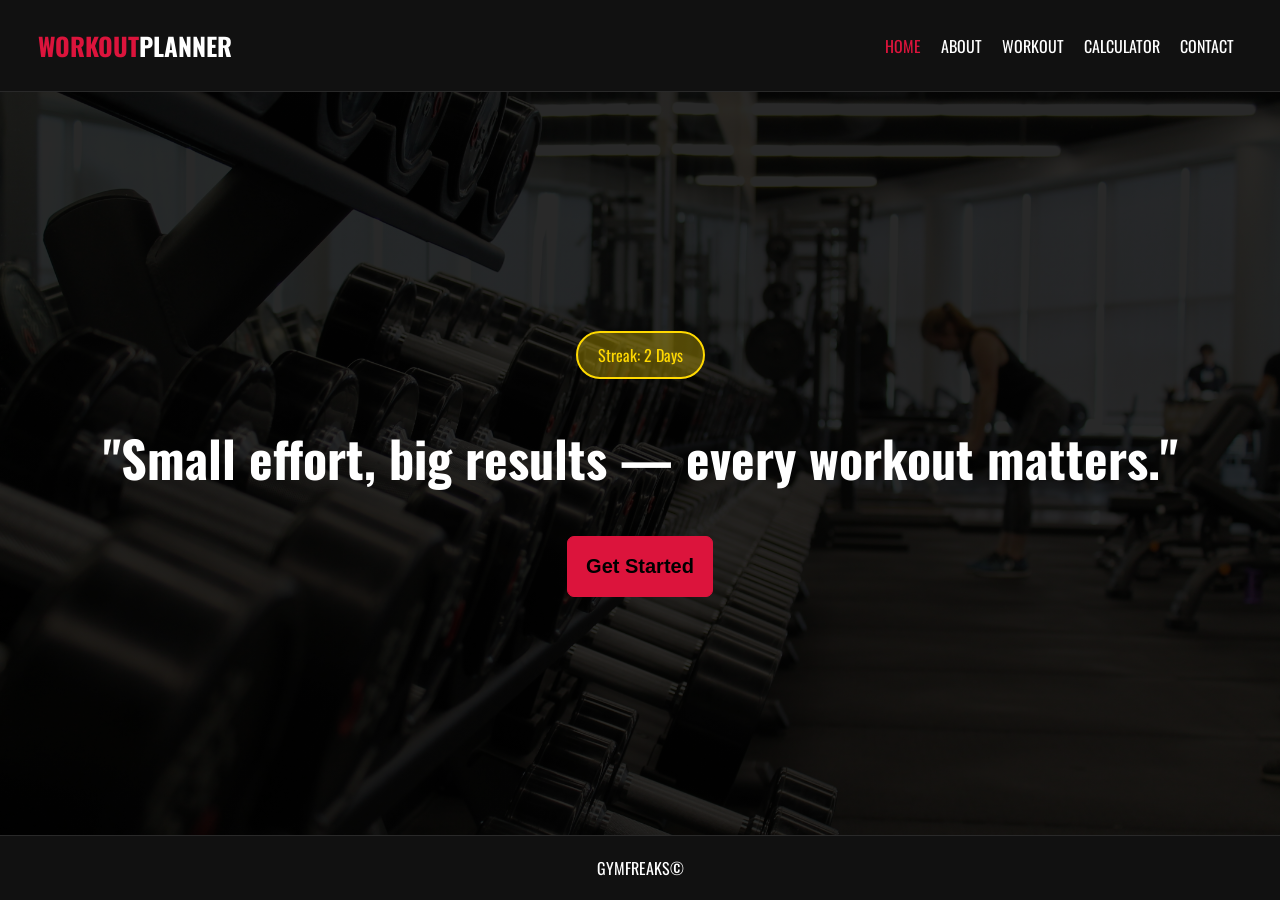
==== index.html @ d6e2b1d7 "Update index.html" ====
<!DOCTYPE html>
<html>
<head>
    <title>WORKOUTPLANNER</title>
    <link href="styling/index.css" rel="stylesheet">
    <link href="styling/universal.css" rel="stylesheet">
    <link href="https://fonts.googleapis.com/css2?family=Oswald:wght@200..700&display=swap" rel="stylesheet">
</head>
<body>
    <section id="navbar">
        <h1><a href="index.html">WORKOUT<span>PLANNER</span></a></h1>
        <nav>
            <a href="index.html" id="active">HOME</a>
            <a href="webpages/about.html">ABOUT</a>
            <a href="workout.html">WORKOUT</a>
            <a href="calculator.html">CALCULATOR</a>
            <a href="contact.html">CONTACT</a>
        </nav>
    </section>

    <section id="home-content">
        <div id="streak">Streak: 2 Days</div>
        <h1>"Small effort, big results — every workout matters."</h1>
        <a href="workout.html"><button id="get-started">Get Started</button></a>
    </section>

    <footer>
        <p>GYMFREAKS©</p>
    </footer>
</body>
</html>
---- styling/index.css ----
body{
    overflow:hidden;
}

#home-content{
    flex: 1;
    display: flex;
    flex-direction: column;
    justify-content: center;
    align-items: center;
    text-align: center;
    background: 
        linear-gradient(rgba(0,0,0,0.84), rgba(0,0,0,0.84)),
        url("../imgs/homepage-bg.jpg") center/cover no-repeat;
}

#home-content h1{
    font-size: 50px;
}

#streak{
    border: 2px solid rgb(255, 217, 0);
    background-color: rgb(255, 217, 0,0.3);
    padding: 10px 20px;
    border-radius: 50px;
    color: rgb(255, 217, 0);
}

#get-started{
    padding: 18px;
    border: 1px solid crimson;
    border-radius: 7px;
    background-color: crimson;
    font-size: 20px;
    font-weight: bold;
    transition: all 300ms;
}

#get-started:hover{
    cursor:pointer;
    transform: translateY(-5px) scale(1.05);
    box-shadow: 0 10px 20px rgba(220, 20, 60, 0.4);
    background-color: #ff1e4d;
}

footer{
    box-sizing: border-box;
    text-align: center;
    background-color: #111111;
    border-top: 1px solid rgb(255, 255, 255,0.1);
    margin-bottom: 0;
    padding: 4px;
}
---- styling/universal.css ----
body{
    display: flex;
    flex-direction: column;
    height: 100vh;
    font-family: "Oswald", sans-serif;
    color: white;
    margin: 0;
    padding: 0;
    background: radial-gradient(circle at center, #312166 0%, #05104a 100%);
    
}

#navbar{
    display: flex;
    flex-direction: row;
    justify-content: space-between;
    align-items: center;
    padding: 0.5% 3%;
    background-color: #111111;
    max-width: 100vw;
    width: 100%;
    box-sizing: border-box;
    border-bottom: 1px solid rgb(255, 255, 255,0.1);
}

#navbar h1{
    font-size: 25px;
}

#navbar span{
    color: white;
}

#navbar h1 a{
    text-decoration: none;
    color:crimson;
}

#navbar nav a{
    padding: 8px;
    text-decoration: none;
    color: white;   
    transition-duration: 500ms;
}

#navbar nav a:hover, #navbar nav a#active{
    color:crimson;
}
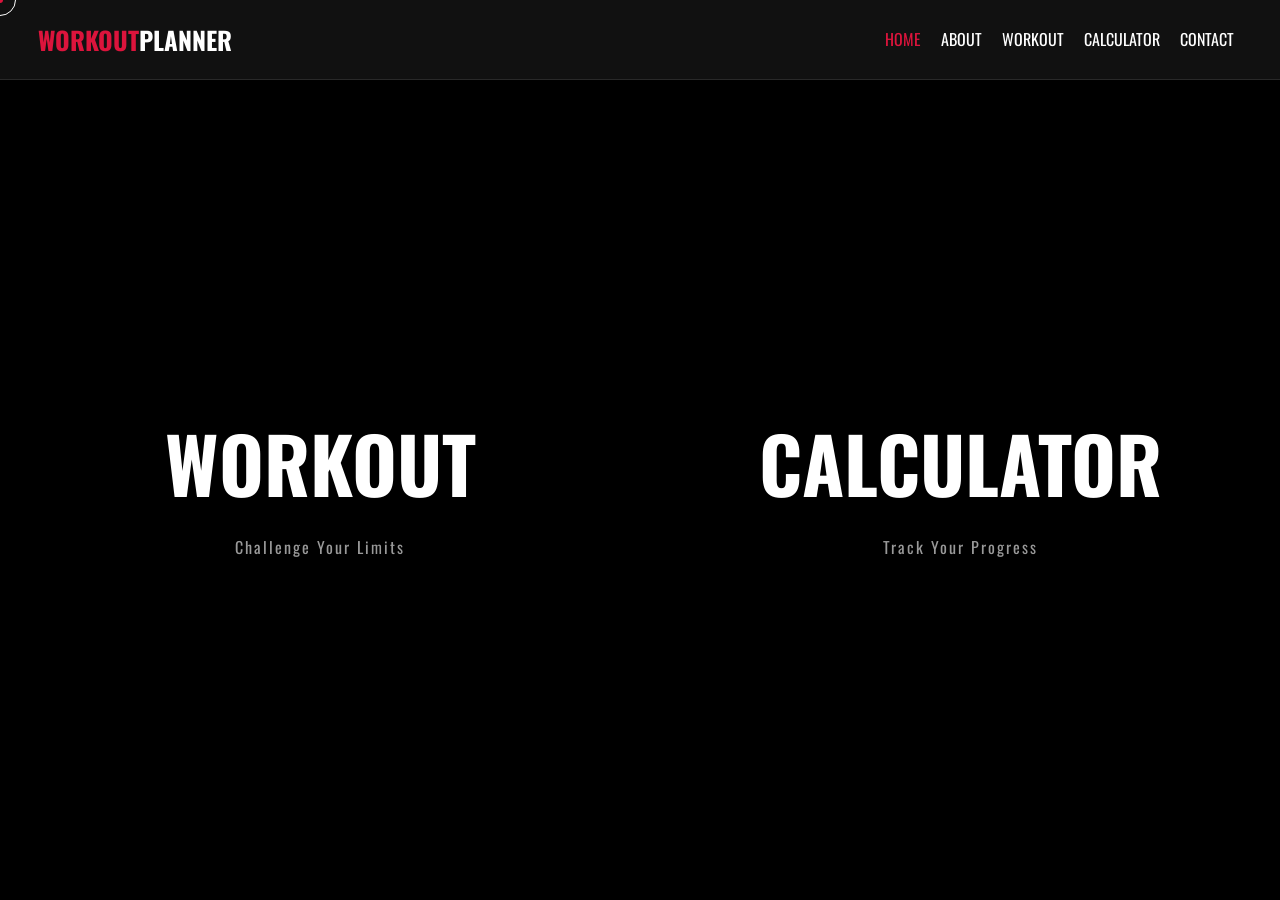
==== commit 11a4c509: "Changes made to the homepage" ====
--- a/index.html
+++ b/index.html
@@ -4,9 +4,14 @@
     <title>WORKOUTPLANNER</title>
     <link href="styling/index.css" rel="stylesheet">
     <link href="styling/universal.css" rel="stylesheet">
+    <link href="styling/cursor.css" rel="stylesheet">
     <link href="https://fonts.googleapis.com/css2?family=Oswald:wght@200..700&display=swap" rel="stylesheet">
+    <script src="js/cursor.js"></script>
+    <script src="js/index.js"></script>
 </head>
 <body>
+    <div class="cursor-dot" id="cursor-dot"></div>
+    <div class="cursor-ring" id="cursor-ring"></div>
     <section id="navbar">
         <h1><a href="index.html">WORKOUT<span>PLANNER</span></a></h1>
         <nav>
@@ -18,14 +23,26 @@
         </nav>
     </section>
 
-    <section id="home-content">
-        <div id="streak">Streak: 2 Days</div>
-        <h1>"Small effort, big results — every workout matters."</h1>
-        <a href="workout.html"><button id="get-started">Get Started</button></a>
+    <section id="home-content" class="split-container">
+        <a href="workout.html" class="split left">
+            <video muted loop class="bg-video">
+                <source src="videos/workout-home-bg.mp4" type="video/mp4">
+            </video>
+            <div class="content">
+                <h1>WORKOUT</h1>
+                <p>Challenge Your Limits</p>
+            </div>
+        </a>
+
+        <a href="calculator.html" class="split right">
+            <video muted loop class="bg-video">
+                <source src="videos/calculator-home-bg.mp4" type="video/mp4">
+            </video>
+            <div class="content">
+                <h1>CALCULATOR</h1>
+                <p>Track Your Progress</p>
+            </div>
+        </a>
     </section>
-
-    <footer>
-        <p>GYMFREAKS©</p>
-    </footer>
 </body>
 </html>
--- a/styling/index.css
+++ b/styling/index.css
@@ -1,4 +1,4 @@
-body{
+/* body{
     overflow:hidden;
 }
 
@@ -42,12 +42,87 @@
     box-shadow: 0 10px 20px rgba(220, 20, 60, 0.4);
     background-color: #ff1e4d;
 }
+ */
 
-footer{
-    box-sizing: border-box;
+ /* --- UPDATED CSS --- */
+
+.split-container {
+    display: flex;
+    height: 100vh;
+    width: 100%;
+    position: relative;
+    overflow: hidden;
+    background: black;
+    gap: 0; /* Ensures no gap between the two sides */
+}
+
+/* Make the whole side a link */
+.split {
+    flex: 1;
+    position: relative;
+    display: flex;
+    flex-direction: column; /* Allows H1 and P to stack */
+    align-items: center;
+    justify-content: center;
+    text-decoration: none; 
+    transition: all 0.7s cubic-bezier(0.4, 0, 0.2, 1);
+    z-index: 1;
+    margin: 0;
+}
+
+/* Expand the hovered side */
+.split:hover {
+    flex: 1.8; /* Increased expansion for a more dramatic effect */
+}
+
+/* Dim the side that is NOT hovered */
+.split-container:hover .split:not(:hover) {
+    filter: brightness(0.4) grayscale(0.5);
+}
+
+.content {
+    position: relative;
+    z-index: 2;
     text-align: center;
-    background-color: #111111;
-    border-top: 1px solid rgb(255, 255, 255,0.1);
-    margin-bottom: 0;
-    padding: 4px;
+    pointer-events: none; /* Keeps the click-through to the .split link */
+}
+
+.content h1 {
+    font-family: "Oswald", sans-serif;
+    font-size: 6vw; /* Slightly larger for the borderless look */
+    color: white;
+    margin: 0;
+    text-transform: uppercase;
+    transition: transform 0.6s ease, color 0.6s ease;
+}
+
+.split:hover .content h1 {
+    transform: scale(1.1);
+    color: crimson; 
+}
+
+/* Sub-text styling */
+.content p {
+    color: white;
+    font-family: "Oswald", sans-serif;
+    letter-spacing: 2px;
+    opacity: 0.6;
+    transition: opacity 0.5s;
+}
+
+.split:hover .content p {
+    opacity: 1;
+}
+
+.bg-video {
+    position: absolute;
+    width: 100%;
+    height: 100%;
+    object-fit: cover;
+    opacity: 0.3; /* Darker default for better text contrast */
+    transition: opacity 0.7s ease;
+}
+
+.split:hover .bg-video {
+    opacity: 0.7; /* Brightens up when active */
 }
--- a/styling/universal.css
+++ b/styling/universal.css
@@ -7,6 +7,7 @@
     margin: 0;
     padding: 0;
     background: radial-gradient(circle at center, #312166 0%, #05104a 100%);
+    box-sizing: border-box;
     
 }
 
@@ -15,7 +16,7 @@
     flex-direction: row;
     justify-content: space-between;
     align-items: center;
-    padding: 0.5% 3%;
+    padding: 0.01% 3%;
     background-color: #111111;
     max-width: 100vw;
     width: 100%;
@@ -45,4 +46,96 @@
 
 #navbar nav a:hover, #navbar nav a#active{
     color:crimson;
+}
+
+:root {
+    --accent-red: #e61e43;
+    --glass-bg: rgba(255, 255, 255, 0.05);
+    --text-light: #ffffff;
+    --text-gray: #b0b0b0;
+}
+
+.about-section {
+    background-color: #000; 
+    color: var(--text-light);
+    padding: 80px 20px;
+    font-family: 'Segoe UI', Tahoma, Geneva, Verdana, sans-serif;
+}
+
+.container {
+    max-width: 1000px;
+    margin: 0 auto;
+    text-align: center;
+}
+
+.section-title {
+    font-size: 2.5rem;
+    margin-bottom: 50px;
+    text-transform: uppercase;
+    letter-spacing: 2px;
+}
+
+.about-grid {
+    display: flex;
+    gap: 30px;
+    margin-bottom: 60px;
+    flex-wrap: wrap;
+}
+
+.about-card {
+    flex: 1;
+    min-width: 300px;
+    background: var(--glass-bg);
+    padding: 40px;
+    border-radius: 15px;
+    border: 1px solid rgba(255, 255, 255, 0.1);
+    transition: transform 0.3s ease;
+}
+
+.about-card:hover {
+    transform: translateY(-10px);
+    border-color: var(--accent-red);
+}
+
+.about-card h3 {
+    color: var(--accent-red);
+    margin-bottom: 20px;
+    font-size: 1.5rem;
+}
+
+.about-card p {
+    line-height: 1.6;
+    color: var(--text-gray);
+}
+
+.creators-box {
+    padding: 30px;
+    background: rgba(230, 30, 67, 0.1); 
+    border-radius: 10px;
+}
+
+.creators-box h3 {
+    margin-bottom: 20px;
+    font-size: 1.2rem;
+    text-transform: uppercase;
+}
+
+.creator-names {
+    display: flex;
+    justify-content: center;
+    gap: 20px;
+    flex-wrap: wrap;
+    font-weight: bold;
+}
+
+.creator-names span {
+    background: var(--accent-red);
+    padding: 8px 20px;
+    border-radius: 50px;
+    font-size: 0.9rem;
+}
+
+@media (max-width: 768px) {
+    .section-title { font-size: 2rem; }
+    .about-grid { flex-direction: column; }
 }
--- a/styling/cursor.css
+++ b/styling/cursor.css
@@ -0,0 +1,49 @@
+/* This targets everything: buttons, links, inputs, etc. */
+*, *::before, *::after {
+    cursor: none !important;
+}
+
+/* 1. Hide the default system cursor */
+html, body {
+    cursor: none !important;
+    height: 100%;
+    width: 100%;
+}
+
+/* 2. The Inner Dot */
+.cursor-dot {
+    width: 6px;
+    height: 6px;
+    background-color: crimson;
+    position: fixed;
+    border-radius: 50%;
+    z-index: 9999;
+    pointer-events: none; /* Allows clicks to pass through to buttons */
+    transform: translate(-50%, -50%);
+}
+
+/* 3. The Outer Ring */
+.cursor-ring {
+    width: 30px;
+    height: 30px;
+    border: 1.5px solid white;
+    position: fixed;
+    border-radius: 50%;
+    z-index: 9998;
+    pointer-events: none;
+    transform: translate(-50%, -50%);
+    /* Smooth transition for the hover expansion */
+    transition: width 0.3s, height 0.3s, background-color 0.3s, border 0.3s;
+}
+
+/* 4. Hover State Styles */
+.cursor-ring.active {
+    width: 50px;
+    height: 50px;
+    background-color: rgba(220, 20, 60, 0.2); /* Light crimson shade */
+    border: 1.5px solid crimson;
+}
+
+.cursor-dot.hidden {
+    opacity: 0;
+}
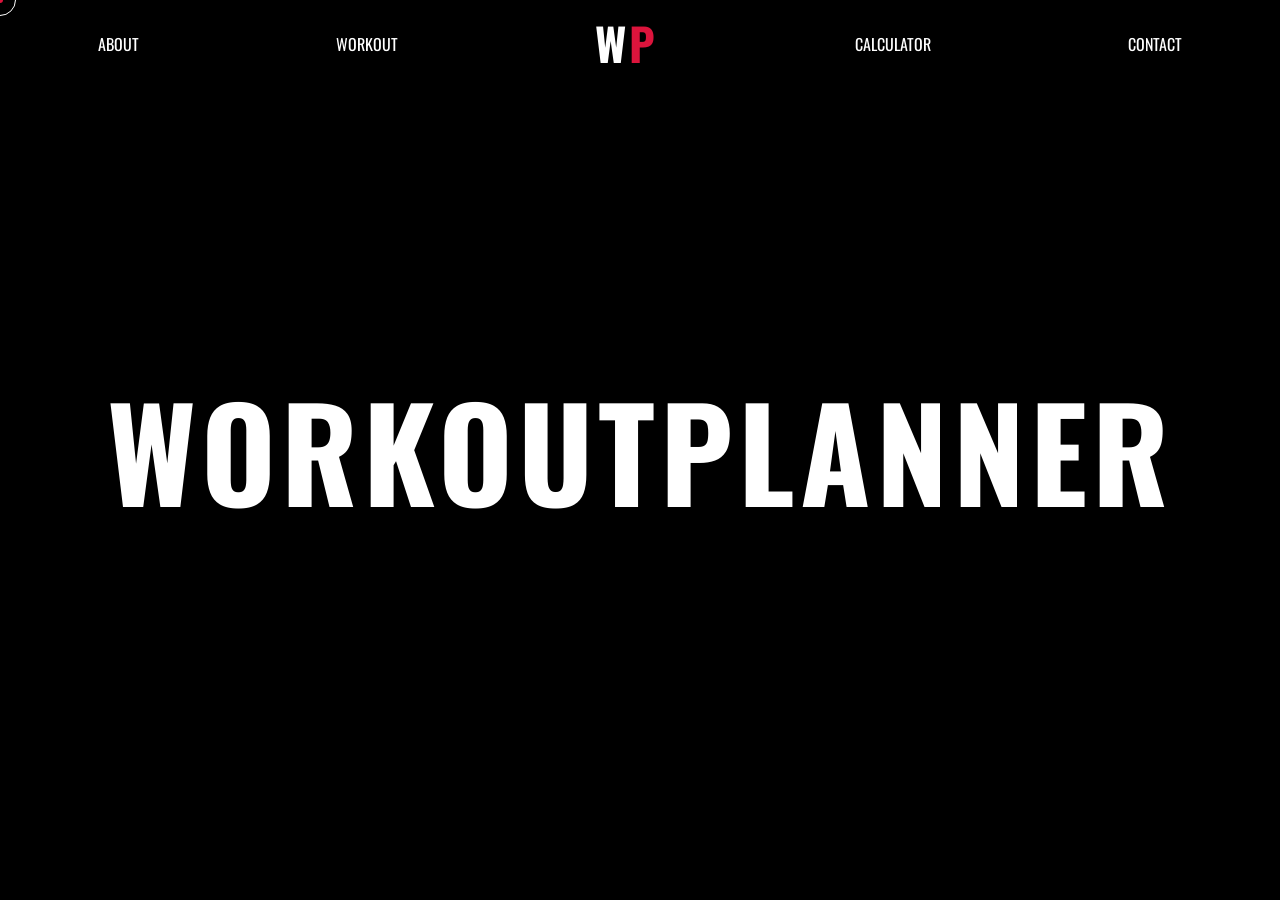
==== commit 00af657f: "Changes made to homepage and calculator added Co-authored-by: Soorya <soorya1723@users.noreply.githu" ====
--- a/index.html
+++ b/index.html
@@ -7,42 +7,26 @@
     <link href="styling/cursor.css" rel="stylesheet">
     <link href="https://fonts.googleapis.com/css2?family=Oswald:wght@200..700&display=swap" rel="stylesheet">
     <script src="js/cursor.js"></script>
-    <script src="js/index.js"></script>
 </head>
 <body>
     <div class="cursor-dot" id="cursor-dot"></div>
     <div class="cursor-ring" id="cursor-ring"></div>
     <section id="navbar">
-        <h1><a href="index.html">WORKOUT<span>PLANNER</span></a></h1>
-        <nav>
-            <a href="index.html" id="active">HOME</a>
-            <a href="webpages/about.html">ABOUT</a>
-            <a href="workout.html">WORKOUT</a>
-            <a href="calculator.html">CALCULATOR</a>
-            <a href="contact.html">CONTACT</a>
-        </nav>
+        <a href="webpages/about.html">ABOUT</a>
+        <a href="webpages/workout.html">WORKOUT</a>
+        <div id="logo"><a href="index.html">W<span>P</span></a></div>
+        <a href="webpages/calc.html">CALCULATOR</a>
+        <a href="webpages/contact.html">CONTACT</a>    
     </section>
 
-    <section id="home-content" class="split-container">
-        <a href="workout.html" class="split left">
-            <video muted loop class="bg-video">
-                <source src="videos/workout-home-bg.mp4" type="video/mp4">
-            </video>
-            <div class="content">
-                <h1>WORKOUT</h1>
-                <p>Challenge Your Limits</p>
-            </div>
-        </a>
-
-        <a href="calculator.html" class="split right">
-            <video muted loop class="bg-video">
-                <source src="videos/calculator-home-bg.mp4" type="video/mp4">
-            </video>
-            <div class="content">
-                <h1>CALCULATOR</h1>
-                <p>Track Your Progress</p>
-            </div>
-        </a>
-    </section>
+    <div id="home-content" class="split-container">
+        <video autoplay muted loop class="bg-video">
+            <source src="videos/workout-home-bg.mp4" type="video/mp4">
+        </video>
+            <h1 class="hero-text">
+                <span>WORKOUTPLANNER</span>
+                <span>WORKOUTPLANNER</span>
+            </h1>
+    </div>
 </body>
 </html>
--- a/styling/index.css
+++ b/styling/index.css
@@ -1,128 +1,75 @@
-/* body{
-    overflow:hidden;
+#home-content {
+    height: 100vh;
+    width: 100%;
+    display: flex;
+    flex-direction: column; /* Stack video and text if needed */
+    align-items: center;    /* Horizontal Center */
+    justify-content: center; /* Vertical Center */
+    position: relative;
+    text-align: center;
 }
 
-#home-content{
-    flex: 1;
-    display: flex;
-    flex-direction: column;
-    justify-content: center;
-    align-items: center;
-    text-align: center;
-    background: 
-        linear-gradient(rgba(0,0,0,0.84), rgba(0,0,0,0.84)),
-        url("../imgs/homepage-bg.jpg") center/cover no-repeat;
-}
-
-#home-content h1{
-    font-size: 50px;
-}
-
-#streak{
-    border: 2px solid rgb(255, 217, 0);
-    background-color: rgb(255, 217, 0,0.3);
-    padding: 10px 20px;
-    border-radius: 50px;
-    color: rgb(255, 217, 0);
-}
-
-#get-started{
-    padding: 18px;
-    border: 1px solid crimson;
-    border-radius: 7px;
-    background-color: crimson;
-    font-size: 20px;
-    font-weight: bold;
-    transition: all 300ms;
-}
-
-#get-started:hover{
-    cursor:pointer;
-    transform: translateY(-5px) scale(1.05);
-    box-shadow: 0 10px 20px rgba(220, 20, 60, 0.4);
-    background-color: #ff1e4d;
-}
- */
-
- /* --- UPDATED CSS --- */
-
-.split-container {
-    display: flex;
-    height: 100vh;
-    width: 100%;
-    position: relative;
-    overflow: hidden;
-    background: black;
-    gap: 0; /* Ensures no gap between the two sides */
-}
-
-/* Make the whole side a link */
-.split {
-    flex: 1;
-    position: relative;
-    display: flex;
-    flex-direction: column; /* Allows H1 and P to stack */
-    align-items: center;
-    justify-content: center;
-    text-decoration: none; 
-    transition: all 0.7s cubic-bezier(0.4, 0, 0.2, 1);
-    z-index: 1;
+#home-content h1 {
+    font-size: 10vw; /* Larger, responsive size */
+    z-index: 2;
     margin: 0;
-}
-
-/* Expand the hovered side */
-.split:hover {
-    flex: 1.8; /* Increased expansion for a more dramatic effect */
-}
-
-/* Dim the side that is NOT hovered */
-.split-container:hover .split:not(:hover) {
-    filter: brightness(0.4) grayscale(0.5);
-}
-
-.content {
-    position: relative;
-    z-index: 2;
-    text-align: center;
-    pointer-events: none; /* Keeps the click-through to the .split link */
-}
-
-.content h1 {
-    font-family: "Oswald", sans-serif;
-    font-size: 6vw; /* Slightly larger for the borderless look */
-    color: white;
-    margin: 0;
+    letter-spacing: 5px;
     text-transform: uppercase;
-    transition: transform 0.6s ease, color 0.6s ease;
-}
-
-.split:hover .content h1 {
-    transform: scale(1.1);
-    color: crimson; 
-}
-
-/* Sub-text styling */
-.content p {
-    color: white;
-    font-family: "Oswald", sans-serif;
-    letter-spacing: 2px;
-    opacity: 0.6;
-    transition: opacity 0.5s;
-}
-
-.split:hover .content p {
-    opacity: 1;
+    /* Optional: Adds a subtle lift from the background */
+    text-shadow: 0 10px 30px rgba(0, 0, 0, 0.5); 
 }
 
 .bg-video {
     position: absolute;
+    top: 0;
+    left: 0;
     width: 100%;
     height: 100%;
     object-fit: cover;
-    opacity: 0.3; /* Darker default for better text contrast */
-    transition: opacity 0.7s ease;
+    z-index: 1;
+    opacity: 0.5; /* Adjusted for better text readability */
 }
 
-.split:hover .bg-video {
-    opacity: 0.7; /* Brightens up when active */
+/* #home-big-text{
+    background: linear-gradient(to right, crimson 50%, white 50%);
+    background-size: 200% 100%;
+    background-position: right bottom;
+
+    -webkit-background-clip: text;
+    -webkit-text-fill-color: transparent;
+
+    transition: background-position 0.4s ease;
+}
+
+#home-big-text:hover{
+    background-position: left bottom;
+} */
+
+.hero-text {
+    position: relative;
+    display: inline-block;
+
+    overflow: hidden;
+
+    font-size: 120px;
+    font-weight: 700;
+    line-height: 1.2;
+
+    height: 1.2em;
+
+    margin: 0;
+}
+
+.hero-text span {
+    display: block;
+
+    transition: transform 0.45s cubic-bezier(0.76, 0, 0.24, 1);
+}
+
+.hero-text span:last-child {
+    color: crimson;
+}
+
+.hero-text:hover span {
+    transform: translateY(-100%);
 }
--- a/styling/universal.css
+++ b/styling/universal.css
@@ -1,4 +1,4 @@
-body{
+body {
     display: flex;
     flex-direction: column;
     height: 100vh;
@@ -6,136 +6,74 @@
     color: white;
     margin: 0;
     padding: 0;
-    background: radial-gradient(circle at center, #312166 0%, #05104a 100%);
+    background: #000; /* Pure black to blend with video edges */
     box-sizing: border-box;
-    
+    overflow: hidden;
 }
 
-#navbar{
+#navbar {
     display: flex;
-    flex-direction: row;
-    justify-content: space-between;
+    justify-content: space-around; /* Distributes links like your screenshot */
     align-items: center;
-    padding: 0.01% 3%;
-    background-color: #111111;
-    max-width: 100vw;
+    padding: 20px 0;
+    background-color: transparent; /* Background removed */
+    position: absolute; /* Floats over the video */
+    top: 0;
     width: 100%;
-    box-sizing: border-box;
-    border-bottom: 1px solid rgb(255, 255, 255,0.1);
+    z-index: 1000;
 }
 
-#navbar h1{
-    font-size: 25px;
+
+/* Styling the links to be colored (Blue/Purple as per image) */
+#navbar a:not(#logo a) {
+     position: relative;
+    text-decoration: none;
+    color: white;
+
+    background: linear-gradient(to right, crimson 50%, white 50%);
+    background-size: 200% 100%;
+    background-position: right bottom;
+
+    -webkit-background-clip: text;
+    -webkit-text-fill-color: transparent;
+
+    transition: background-position 0.4s ease;
 }
 
-#navbar span{
-    color: white;
+#navbar a:not(#logo a):hover {
+    color: crimson;
+    text-shadow: 0 0 10px rgba(220, 20, 60, 0.5);
+    background-position: left bottom;
 }
 
-#navbar h1 a{
-    text-decoration: none;
-    color:crimson;
+#navbar a#active {
+    color: crimson;
+    border-bottom: 1px solid crimson;
 }
 
-#navbar nav a{
-    padding: 8px;
+#logo a {
+    font-size: 45px;
+    margin: 0;
+    line-height: 1;
     text-decoration: none;
-    color: white;   
-    transition-duration: 500ms;
+    color: white;
+    letter-spacing: 3px;
+    font-weight: 800;
+    transition: all 0.4s ease;
+    display: inline-block;
+
+    transform-origin: top center;
+
+    transition:
+        transform 0.55s cubic-bezier(0.34, 1.56, 0.64, 1),
+        text-shadow 0.4s ease;
 }
 
-#navbar nav a:hover, #navbar nav a#active{
-    color:crimson;
+#logo a:hover {
+    transform: translateY(10px) scale(1.8);
 }
 
-:root {
-    --accent-red: #e61e43;
-    --glass-bg: rgba(255, 255, 255, 0.05);
-    --text-light: #ffffff;
-    --text-gray: #b0b0b0;
+#logo span {
+    color: crimson;
 }
 
-.about-section {
-    background-color: #000; 
-    color: var(--text-light);
-    padding: 80px 20px;
-    font-family: 'Segoe UI', Tahoma, Geneva, Verdana, sans-serif;
-}
-
-.container {
-    max-width: 1000px;
-    margin: 0 auto;
-    text-align: center;
-}
-
-.section-title {
-    font-size: 2.5rem;
-    margin-bottom: 50px;
-    text-transform: uppercase;
-    letter-spacing: 2px;
-}
-
-.about-grid {
-    display: flex;
-    gap: 30px;
-    margin-bottom: 60px;
-    flex-wrap: wrap;
-}
-
-.about-card {
-    flex: 1;
-    min-width: 300px;
-    background: var(--glass-bg);
-    padding: 40px;
-    border-radius: 15px;
-    border: 1px solid rgba(255, 255, 255, 0.1);
-    transition: transform 0.3s ease;
-}
-
-.about-card:hover {
-    transform: translateY(-10px);
-    border-color: var(--accent-red);
-}
-
-.about-card h3 {
-    color: var(--accent-red);
-    margin-bottom: 20px;
-    font-size: 1.5rem;
-}
-
-.about-card p {
-    line-height: 1.6;
-    color: var(--text-gray);
-}
-
-.creators-box {
-    padding: 30px;
-    background: rgba(230, 30, 67, 0.1); 
-    border-radius: 10px;
-}
-
-.creators-box h3 {
-    margin-bottom: 20px;
-    font-size: 1.2rem;
-    text-transform: uppercase;
-}
-
-.creator-names {
-    display: flex;
-    justify-content: center;
-    gap: 20px;
-    flex-wrap: wrap;
-    font-weight: bold;
-}
-
-.creator-names span {
-    background: var(--accent-red);
-    padding: 8px 20px;
-    border-radius: 50px;
-    font-size: 0.9rem;
-}
-
-@media (max-width: 768px) {
-    .section-title { font-size: 2rem; }
-    .about-grid { flex-direction: column; }
-}
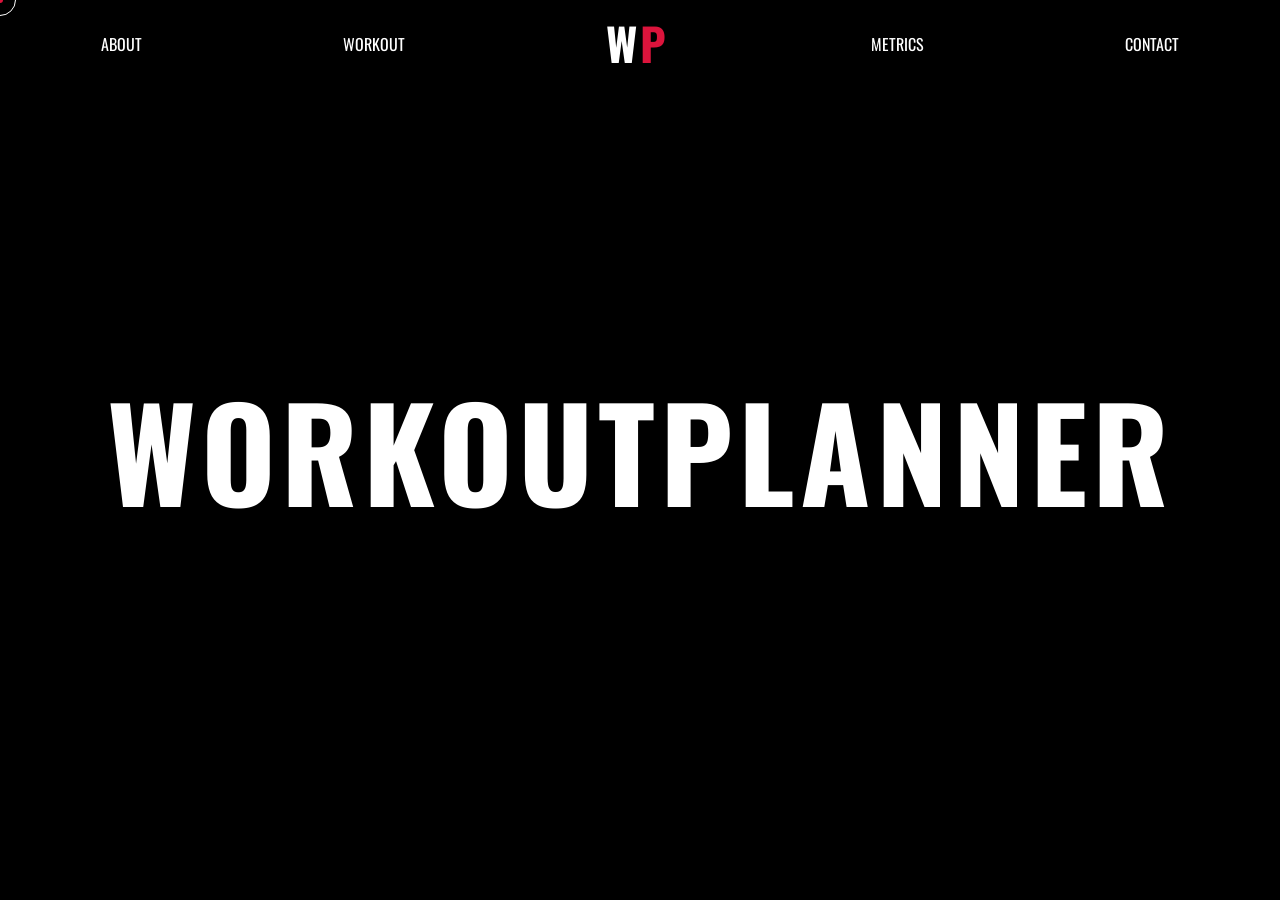
==== commit 3039ffff: "Small changes made" ====
--- a/index.html
+++ b/index.html
@@ -15,13 +15,13 @@
         <a href="webpages/about.html">ABOUT</a>
         <a href="webpages/workout.html">WORKOUT</a>
         <div id="logo"><a href="index.html">W<span>P</span></a></div>
-        <a href="webpages/calc.html">CALCULATOR</a>
+        <a href="webpages/metrics.html">METRICS</a>
         <a href="webpages/contact.html">CONTACT</a>    
     </section>
 
     <div id="home-content" class="split-container">
         <video autoplay muted loop class="bg-video">
-            <source src="videos/workout-home-bg.mp4" type="video/mp4">
+            <source src="videos/bg-video.mp4" type="video/mp4">
         </video>
             <h1 class="hero-text">
                 <span>WORKOUTPLANNER</span>
--- a/styling/index.css
+++ b/styling/index.css
@@ -1,4 +1,4 @@
-#home-content {
+﻿#home-content {
     height: 100vh;
     width: 100%;
     display: flex;
@@ -15,8 +15,6 @@
     margin: 0;
     letter-spacing: 5px;
     text-transform: uppercase;
-    /* Optional: Adds a subtle lift from the background */
-    text-shadow: 0 10px 30px rgba(0, 0, 0, 0.5); 
 }
 
 .bg-video {
@@ -27,23 +25,9 @@
     height: 100%;
     object-fit: cover;
     z-index: 1;
-    opacity: 0.5; /* Adjusted for better text readability */
+    opacity: 0.8; /* Adjusted for better text readability */
 }
 
-/* #home-big-text{
-    background: linear-gradient(to right, crimson 50%, white 50%);
-    background-size: 200% 100%;
-    background-position: right bottom;
-
-    -webkit-background-clip: text;
-    -webkit-text-fill-color: transparent;
-
-    transition: background-position 0.4s ease;
-}
-
-#home-big-text:hover{
-    background-position: left bottom;
-} */
 
 .hero-text {
     position: relative;
--- a/styling/universal.css
+++ b/styling/universal.css
@@ -1,14 +1,16 @@
+*{
+    font-family: "Oswald", sans-serif;
+}
+
 body {
     display: flex;
     flex-direction: column;
     height: 100vh;
-    font-family: "Oswald", sans-serif;
     color: white;
     margin: 0;
     padding: 0;
     background: #000; /* Pure black to blend with video edges */
     box-sizing: border-box;
-    overflow: hidden;
 }
 
 #navbar {
@@ -71,9 +73,41 @@
 
 #logo a:hover {
     transform: translateY(10px) scale(1.8);
+    
 }
 
 #logo span {
     color: crimson;
 }
 
+/* Page Transition Animation */
+body {
+    animation: slideIn 0.6s cubic-bezier(0.76, 0, 0.24, 1) forwards;
+}
+
+@keyframes slideIn {
+    from { transform: translateX(100%); opacity: 0; }
+    to { transform: translateX(0); opacity: 1; }
+}
+
+.fade-out {
+    animation: slideOut 0.5s cubic-bezier(0.76, 0, 0.24, 1) forwards;
+}
+
+@keyframes slideOut {
+    from { transform: translateX(0); opacity: 1; }
+    to { transform: translateX(-100%); opacity: 0; }
+}
+
+/* Scroll Animation Classes */
+.hidden-scroll {
+    opacity: 0;
+    transform: translateY(50px);
+    transition: all 0.8s ease-out;
+}
+
+.show-scroll {
+    opacity: 1;
+    transform: translateY(0);
+}
+
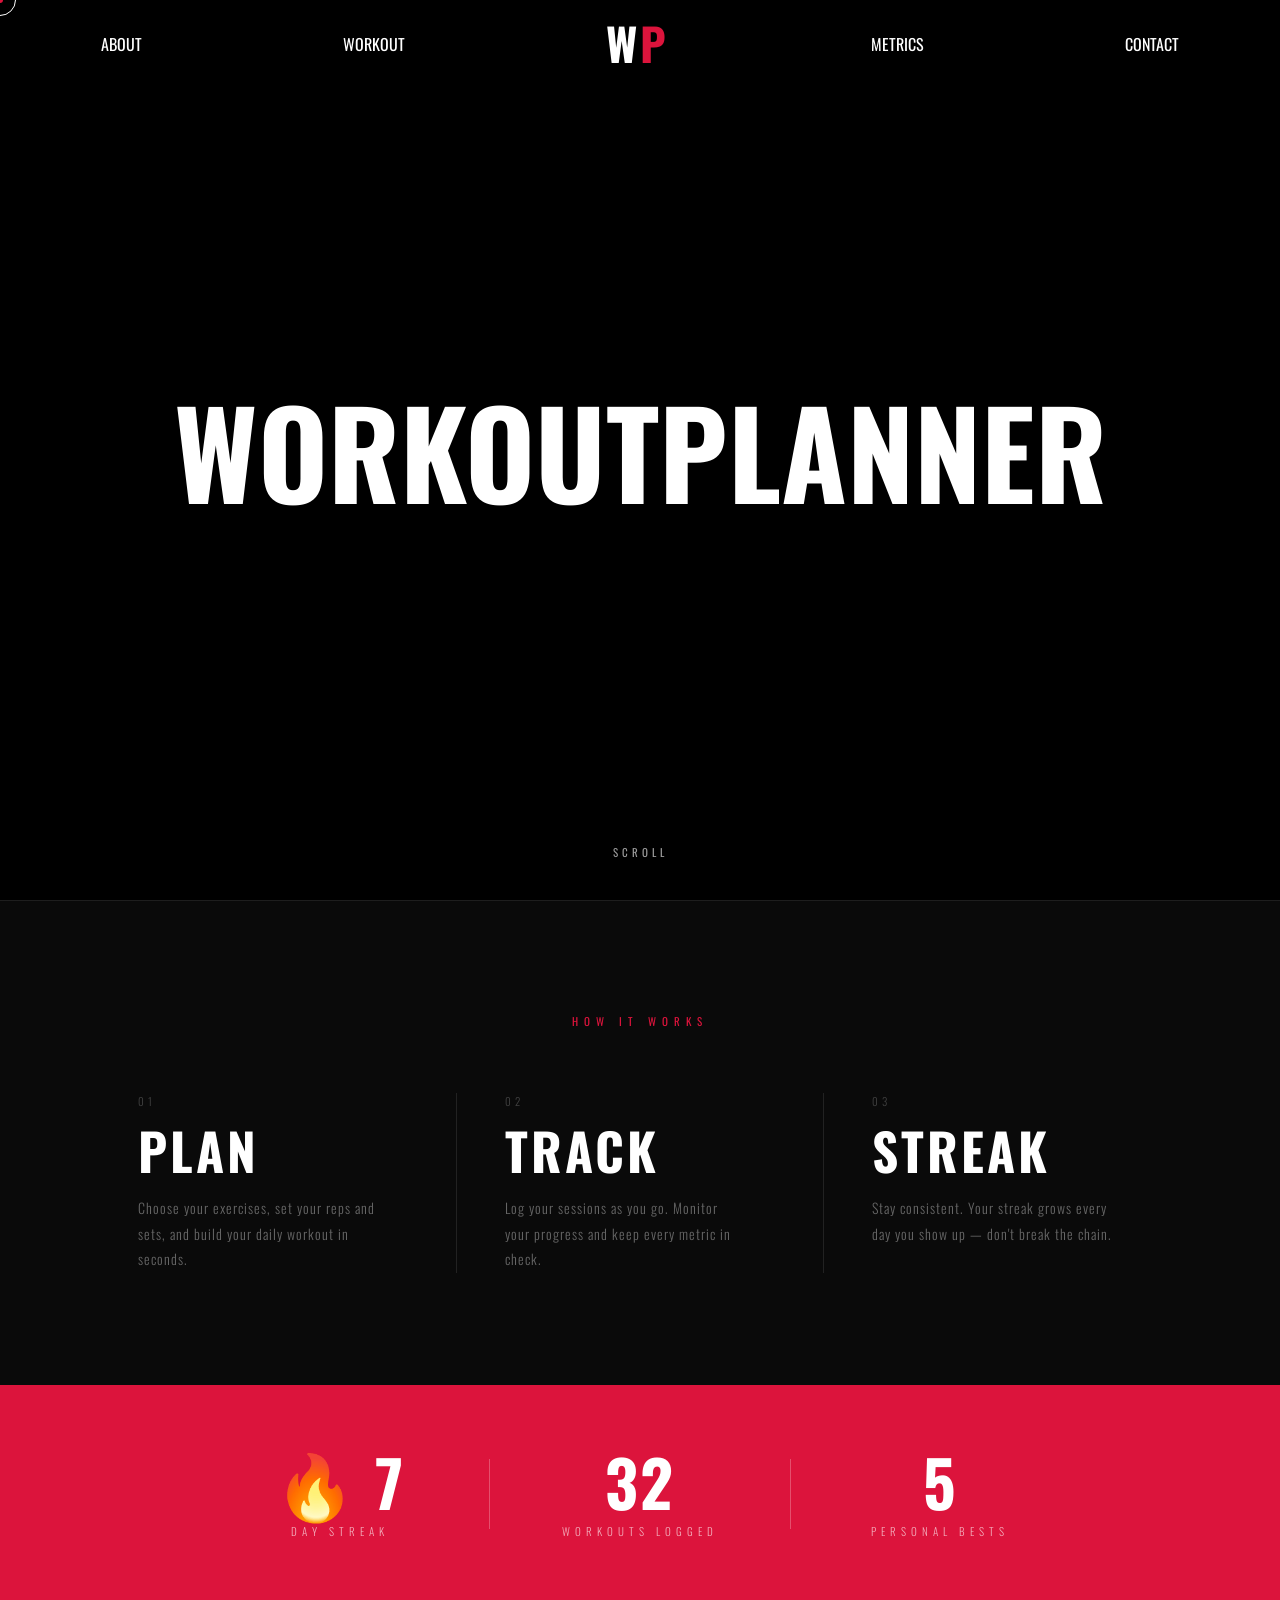
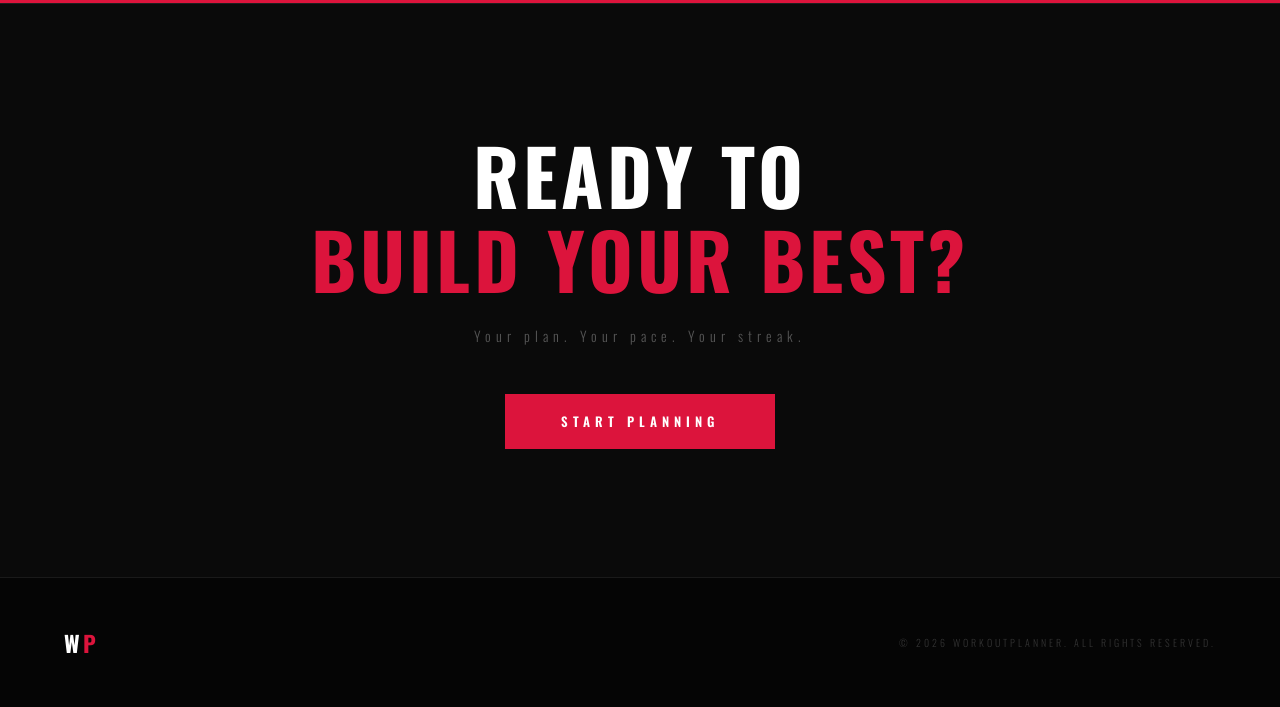
==== commit b4786f35: "Changes made to homepage and contact" ====
--- a/index.html
+++ b/index.html
@@ -6,11 +6,13 @@
     <link href="styling/universal.css" rel="stylesheet">
     <link href="styling/cursor.css" rel="stylesheet">
     <link href="https://fonts.googleapis.com/css2?family=Oswald:wght@200..700&display=swap" rel="stylesheet">
-    <script src="js/cursor.js"></script>
+    <script src="js/cursor.js" defer></script>
 </head>
 <body>
     <div class="cursor-dot" id="cursor-dot"></div>
     <div class="cursor-ring" id="cursor-ring"></div>
+
+    <div class="page-wrapper">
     <section id="navbar">
         <a href="webpages/about.html">ABOUT</a>
         <a href="webpages/workout.html">WORKOUT</a>
@@ -19,14 +21,112 @@
         <a href="webpages/contact.html">CONTACT</a>    
     </section>
 
+    <!-- HERO -->
     <div id="home-content" class="split-container">
         <video autoplay muted loop class="bg-video">
             <source src="videos/bg-video.mp4" type="video/mp4">
         </video>
-            <h1 class="hero-text">
-                <span>WORKOUTPLANNER</span>
-                <span>WORKOUTPLANNER</span>
-            </h1>
+        <h1 class="hero-text">
+            <span>WORKOUTPLANNER</span>
+            <span>WORKOUTPLANNER</span>
+        </h1>
+        <div class="scroll-hint">
+            <span>SCROLL</span>
+        </div>
     </div>
+
+    <!-- HOW IT WORKS -->
+    <section id="how-it-works">
+        <p class="section-label">HOW IT WORKS</p>
+        <div class="steps-grid">
+            <div class="step" data-num="01">
+                <div class="step-number">01</div>
+                <h2 class="step-title">PLAN</h2>
+                <p class="step-desc">Choose your exercises, set your reps and sets, and build your daily workout in seconds.</p>
+            </div>
+            <div class="step-divider"></div>
+            <div class="step" data-num="02">
+                <div class="step-number">02</div>
+                <h2 class="step-title">TRACK</h2>
+                <p class="step-desc">Log your sessions as you go. Monitor your progress and keep every metric in check.</p>
+            </div>
+            <div class="step-divider"></div>
+            <div class="step" data-num="03">
+                <div class="step-number">03</div>
+                <h2 class="step-title">STREAK</h2>
+                <p class="step-desc">Stay consistent. Your streak grows every day you show up — don't break the chain.</p>
+            </div>
+        </div>
+    </section>
+
+    <!-- STREAK BANNER -->
+    <section id="streak-banner">
+        <div class="banner-inner">
+            <div class="banner-stat">
+                <span class="stat-value">🔥 <span id="streak-count">0</span></span>
+                <span class="stat-label">DAY STREAK</span>
+            </div>
+            <div class="banner-divider"></div>
+            <div class="banner-stat">
+                <span class="stat-value"><span id="workout-count">0</span></span>
+                <span class="stat-label">WORKOUTS LOGGED</span>
+            </div>
+            <div class="banner-divider"></div>
+            <div class="banner-stat">
+                <span class="stat-value"><span id="personal-bests">0</span></span>
+                <span class="stat-label">PERSONAL BESTS</span>
+            </div>
+        </div>
+    </section>
+
+    <!-- CTA -->
+    <section id="cta-section">
+        <div class="cta-inner">
+            <h2 class="cta-heading">READY TO<br><span>BUILD YOUR BEST?</span></h2>
+            <p class="cta-sub">Your plan. Your pace. Your streak.</p>
+            <a href="webpages/workout.html" class="cta-btn">START PLANNING</a>
+        </div>
+    </section>
+
+    <!-- FOOTER -->
+    <footer id="site-footer">
+        <div class="footer-logo">W<span>P</span></div>
+        <p class="footer-copy">© 2026 WORKOUTPLANNER. ALL RIGHTS RESERVED.</p>
+    </footer>
+
+    <script>
+        // Animate stats on scroll into view
+        function animateCount(el, target, duration) {
+            let start = 0;
+            const step = Math.ceil(target / (duration / 16));
+            const timer = setInterval(() => {
+                start += step;
+                if (start >= target) { el.textContent = target; clearInterval(timer); }
+                else el.textContent = start;
+            }, 16);
+        }
+
+        const banner = document.getElementById('streak-banner');
+        let animated = false;
+        const observer = new IntersectionObserver(entries => {
+            if (entries[0].isIntersecting && !animated) {
+                animated = true;
+                animateCount(document.getElementById('streak-count'), 7, 800);
+                animateCount(document.getElementById('workout-count'), 42, 1000);
+                animateCount(document.getElementById('personal-bests'), 5, 700);
+            }
+        }, { threshold: 0.4 });
+        observer.observe(banner);
+
+        // Scroll-reveal for steps
+        const steps = document.querySelectorAll('.step');
+        const revealObserver = new IntersectionObserver(entries => {
+            entries.forEach(e => {
+                if (e.isIntersecting) e.target.classList.add('visible');
+            });
+        }, { threshold: 0.2 });
+        steps.forEach(s => revealObserver.observe(s));
+    </script>
+    </div> <!-- /.page-wrapper -->
 </body>
-</html>
+</html>
--- a/styling/index.css
+++ b/styling/index.css
@@ -1,59 +1,168 @@
-﻿#home-content {
+﻿/* ─── HERO ─────────────────────────────────────────── */
+#home-content {
     height: 100vh;
     width: 100%;
     display: flex;
-    flex-direction: column; /* Stack video and text if needed */
-    align-items: center;    /* Horizontal Center */
-    justify-content: center; /* Vertical Center */
+    flex-direction: column;
+    align-items: center;
+    justify-content: center;
     position: relative;
     text-align: center;
 }
 
-#home-content h1 {
-    font-size: 10vw; /* Larger, responsive size */
-    z-index: 2;
-    margin: 0;
-    letter-spacing: 5px;
-    text-transform: uppercase;
-}
-
 .bg-video {
     position: absolute;
-    top: 0;
-    left: 0;
-    width: 100%;
-    height: 100%;
+    top: 0; left: 0;
+    width: 100%; height: 100%;
     object-fit: cover;
     z-index: 1;
-    opacity: 0.8; /* Adjusted for better text readability */
+    opacity: 0.8;
 }
-
 
 .hero-text {
     position: relative;
     display: inline-block;
-
     overflow: hidden;
-
     font-size: 120px;
     font-weight: 700;
     line-height: 1.2;
-
     height: 1.2em;
-
     margin: 0;
+    z-index: 2;
 }
 
-.hero-text span {
-    display: block;
+.hero-text span { display: block; transition: transform 0.45s cubic-bezier(0.76, 0, 0.24, 1); }
+.hero-text span:last-child { color: crimson; }
+.hero-text:hover span { transform: translateY(-100%); }
 
-    transition: transform 0.45s cubic-bezier(0.76, 0, 0.24, 1);
+.scroll-hint {
+    position: absolute;
+    bottom: 2.5rem;
+    left: 50%;
+    transform: translateX(-50%);
+    z-index: 3;
+    font-size: 11px;
+    letter-spacing: 4px;
+    color: #fff;
+    opacity: 0.6;
 }
 
-.hero-text span:last-child {
-    color: crimson;
+/* ─── HOW IT WORKS ──────────────────────────────────── */
+#how-it-works {
+    background: #0a0a0a;
+    padding: 7rem 5vw;
+    border-top: 1px solid #1e1e1e;
 }
 
-.hero-text:hover span {
-    transform: translateY(-100%);
+.section-label {
+    font-size: 11px;
+    letter-spacing: 6px;
+    color: crimson;
+    margin: 0 0 4rem;
+    text-align: center;
+}
+
+.steps-grid {
+    display: flex;
+    align-items: flex-start;
+    justify-content: center;
+    max-width: 1100px;
+    margin: 0 auto;
+}
+
+.step {
+    flex: 1;
+    padding: 0 3rem;
+    opacity: 0;
+    transform: translateY(30px);
+    transition: opacity 0.6s ease, transform 0.6s ease;
+}
+
+.step.visible { opacity: 1; transform: translateY(0); }
+.step:nth-child(1) { transition-delay: 0s; }
+.step:nth-child(3) { transition-delay: 0.15s; }
+.step:nth-child(5) { transition-delay: 0.3s; }
+
+.step-divider {
+    width: 1px;
+    height: 180px;
+    background: #222;
+    align-self: center;
+    flex-shrink: 0;
+}
+
+.step-number { font-size: 11px; font-weight: 300; letter-spacing: 4px; color: #444; margin-bottom: 1rem; }
+.step-title  { font-size: clamp(2rem, 4vw, 3.5rem); font-weight: 700; letter-spacing: 3px; color: #fff; margin: 0 0 1.2rem; line-height: 1; }
+.step-desc   { font-size: 14px; font-weight: 300; letter-spacing: 1px; color: #666; line-height: 1.8; margin: 0; max-width: 240px; }
+
+/* ─── STREAK BANNER ─────────────────────────────────── */
+#streak-banner { background: crimson; padding: 4rem 5vw; }
+
+.banner-inner {
+    display: flex;
+    align-items: center;
+    justify-content: center;
+    max-width: 900px;
+    margin: 0 auto;
+}
+
+.banner-stat { flex: 1; display: flex; flex-direction: column; align-items: center; gap: 0.6rem; text-align: center; }
+.stat-value  { font-size: clamp(2.5rem, 5vw, 4rem); font-weight: 700; color: #fff; letter-spacing: 2px; line-height: 1; }
+.stat-label  { font-size: 11px; font-weight: 300; letter-spacing: 5px; color: rgba(255,255,255,0.65); }
+.banner-divider { width: 1px; height: 70px; background: rgba(255,255,255,0.25); flex-shrink: 0; }
+
+/* ─── CTA ───────────────────────────────────────────── */
+#cta-section {
+    background: #0a0a0a;
+    padding: 8rem 5vw;
+    border-top: 1px solid #1e1e1e;
+    text-align: center;
+}
+
+.cta-inner { max-width: 700px; margin: 0 auto; }
+
+.cta-heading { font-size: clamp(2.5rem, 6vw, 5rem); font-weight: 700; letter-spacing: 4px; color: #fff; line-height: 1.1; margin: 0 0 1.5rem; }
+.cta-heading span { color: crimson; }
+.cta-sub { font-size: 14px; font-weight: 300; letter-spacing: 5px; color: #555; margin: 0 0 3rem; }
+
+.cta-btn {
+    display: inline-block;
+    font-size: 13px;
+    font-weight: 600;
+    letter-spacing: 5px;
+    color: #fff;
+    background: crimson;
+    padding: 1.1rem 3.5rem;
+    text-decoration: none;
+    transition: background 0.3s, color 0.3s;
+}
+.cta-btn:hover { background: #fff; color: crimson; }
+
+/* ─── FOOTER ────────────────────────────────────────── */
+#site-footer {
+    background: #050505;
+    border-top: 1px solid #1a1a1a;
+    padding: 3rem 5vw;
+    display: flex;
+    align-items: center;
+    justify-content: space-between;
+    flex-wrap: wrap;
+    gap: 1rem;
+}
+
+.footer-logo { font-size: 1.4rem; font-weight: 700; letter-spacing: 3px; color: #fff; }
+.footer-logo span { color: crimson; }
+.footer-copy { font-size: 10px; font-weight: 300; letter-spacing: 3px; color: #333; margin: 0; }
+
+
+/* ─── RESPONSIVE ────────────────────────────────────── */
+@media (max-width: 768px) {
+    .hero-text { font-size: 12vw; }
+    .steps-grid { flex-direction: column; gap: 3rem; }
+    .step-divider { display: none; }
+    .step { padding: 0; text-align: center; }
+    .step-desc { max-width: 100%; }
+    .banner-inner { flex-direction: column; gap: 2.5rem; }
+    .banner-divider { width: 60px; height: 1px; }
+    #site-footer { flex-direction: column; text-align: center; align-items: center; }
 }
--- a/styling/universal.css
+++ b/styling/universal.css
@@ -3,42 +3,34 @@
 }
 
 body {
-    display: flex;
-    flex-direction: column;
-    height: 100vh;
     color: white;
     margin: 0;
     padding: 0;
-    background: #000; /* Pure black to blend with video edges */
+    background: #000;
     box-sizing: border-box;
 }
 
 #navbar {
     display: flex;
-    justify-content: space-around; /* Distributes links like your screenshot */
+    justify-content: space-around;
     align-items: center;
     padding: 20px 0;
-    background-color: transparent; /* Background removed */
-    position: absolute; /* Floats over the video */
+    background-color: transparent;
+    position: absolute;
     top: 0;
     width: 100%;
     z-index: 1000;
 }
 
-
-/* Styling the links to be colored (Blue/Purple as per image) */
 #navbar a:not(#logo a) {
-     position: relative;
+    position: relative;
     text-decoration: none;
     color: white;
-
     background: linear-gradient(to right, crimson 50%, white 50%);
     background-size: 200% 100%;
     background-position: right bottom;
-
     -webkit-background-clip: text;
     -webkit-text-fill-color: transparent;
-
     transition: background-position 0.4s ease;
 }
 
@@ -49,8 +41,10 @@
 }
 
 #navbar a#active {
-    color: crimson;
-    border-bottom: 1px solid crimson;
+    -webkit-text-fill-color: initial !important;
+    -webkit-background-clip: initial !important;
+    background: none !important;
+    color: crimson !important;
 }
 
 #logo a {
@@ -61,11 +55,8 @@
     color: white;
     letter-spacing: 3px;
     font-weight: 800;
-    transition: all 0.4s ease;
     display: inline-block;
-
     transform-origin: top center;
-
     transition:
         transform 0.55s cubic-bezier(0.34, 1.56, 0.64, 1),
         text-shadow 0.4s ease;
@@ -73,16 +64,24 @@
 
 #logo a:hover {
     transform: translateY(10px) scale(1.8);
-    
 }
 
 #logo span {
     color: crimson;
 }
 
-/* Page Transition Animation */
-body {
+/*
+    Page Transition Animation
+    IMPORTANT: Must stay on .page-wrapper, NOT body.
+    A transform on body traps position:fixed children (the cursor)
+    inside a new containing block, breaking fixed positioning.
+*/
+.page-wrapper {
     animation: slideIn 0.6s cubic-bezier(0.76, 0, 0.24, 1) forwards;
+}
+
+.fade-out {
+    animation: slideOut 0.5s cubic-bezier(0.76, 0, 0.24, 1) forwards;
 }
 
 @keyframes slideIn {
@@ -90,16 +89,11 @@
     to { transform: translateX(0); opacity: 1; }
 }
 
-.fade-out {
-    animation: slideOut 0.5s cubic-bezier(0.76, 0, 0.24, 1) forwards;
-}
-
 @keyframes slideOut {
     from { transform: translateX(0); opacity: 1; }
     to { transform: translateX(-100%); opacity: 0; }
 }
 
-/* Scroll Animation Classes */
 .hidden-scroll {
     opacity: 0;
     transform: translateY(50px);
@@ -109,5 +103,4 @@
 .show-scroll {
     opacity: 1;
     transform: translateY(0);
-}
-
+}
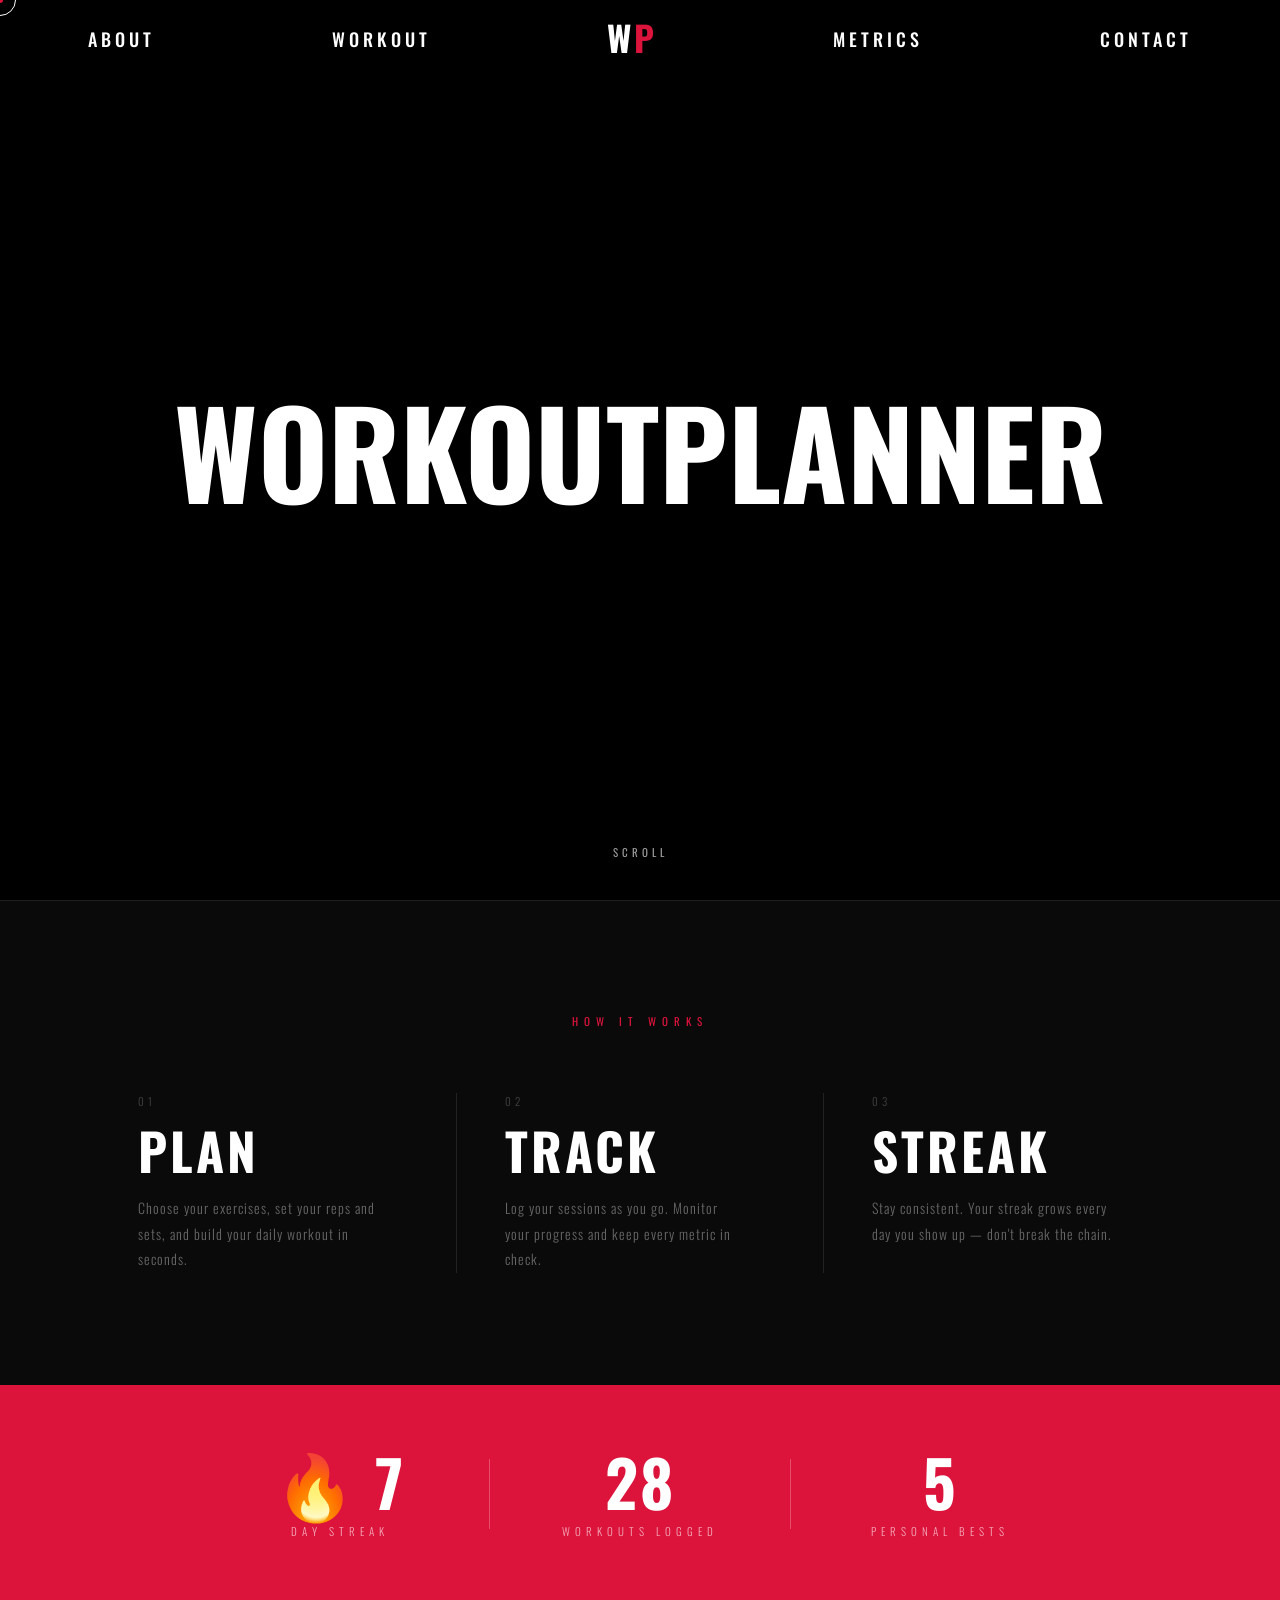
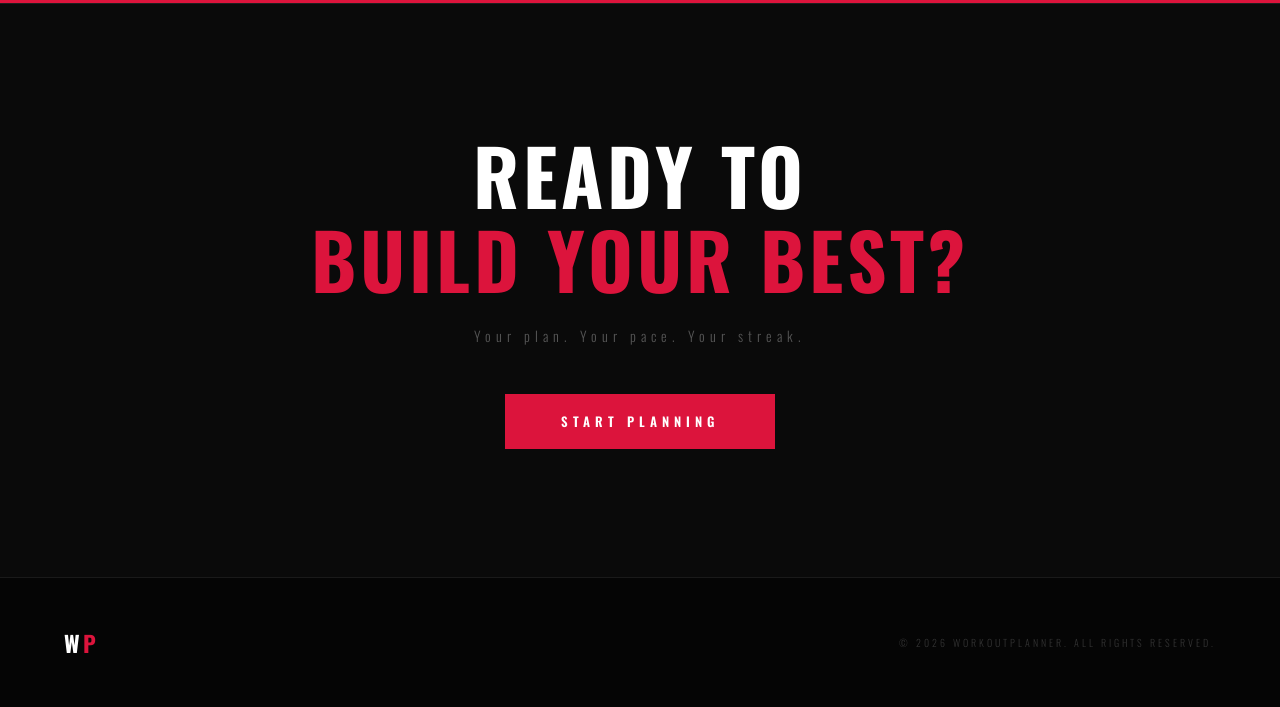
==== commit 018d7f7f: "Small Changes" ====
--- a/index.html
+++ b/index.html
@@ -128,5 +128,7 @@
         steps.forEach(s => revealObserver.observe(s));
     </script>
     </div> <!-- /.page-wrapper -->
+    
+    <script src="../js/universal.js"></script>
 </body>
 </html>
--- a/styling/index.css
+++ b/styling/index.css
@@ -1,5 +1,4 @@
-﻿/* ─── HERO ─────────────────────────────────────────── */
-#home-content {
+﻿#home-content {
     height: 100vh;
     width: 100%;
     display: flex;
@@ -47,7 +46,6 @@
     opacity: 0.6;
 }
 
-/* ─── HOW IT WORKS ──────────────────────────────────── */
 #how-it-works {
     background: #0a0a0a;
     padding: 7rem 5vw;
@@ -95,7 +93,6 @@
 .step-title  { font-size: clamp(2rem, 4vw, 3.5rem); font-weight: 700; letter-spacing: 3px; color: #fff; margin: 0 0 1.2rem; line-height: 1; }
 .step-desc   { font-size: 14px; font-weight: 300; letter-spacing: 1px; color: #666; line-height: 1.8; margin: 0; max-width: 240px; }
 
-/* ─── STREAK BANNER ─────────────────────────────────── */
 #streak-banner { background: crimson; padding: 4rem 5vw; }
 
 .banner-inner {
@@ -111,7 +108,6 @@
 .stat-label  { font-size: 11px; font-weight: 300; letter-spacing: 5px; color: rgba(255,255,255,0.65); }
 .banner-divider { width: 1px; height: 70px; background: rgba(255,255,255,0.25); flex-shrink: 0; }
 
-/* ─── CTA ───────────────────────────────────────────── */
 #cta-section {
     background: #0a0a0a;
     padding: 8rem 5vw;
--- a/styling/universal.css
+++ b/styling/universal.css
@@ -1,6 +1,4 @@
-*{
-    font-family: "Oswald", sans-serif;
-}
+* { font-family: "Oswald", sans-serif; }
 
 body {
     color: white;
@@ -10,6 +8,7 @@
     box-sizing: border-box;
 }
 
+/* ─── NAVBAR ────────────────────────────────────────── */
 #navbar {
     display: flex;
     justify-content: space-around;
@@ -23,7 +22,6 @@
 }
 
 #navbar a:not(#logo a) {
-    position: relative;
     text-decoration: none;
     color: white;
     background: linear-gradient(to right, crimson 50%, white 50%);
@@ -32,10 +30,12 @@
     -webkit-background-clip: text;
     -webkit-text-fill-color: transparent;
     transition: background-position 0.4s ease;
+    font-size: clamp(16px, 3vw, 18px);
+    letter-spacing: clamp(2px, 0.4vw, 4px);
+    font-weight: 500;
 }
 
 #navbar a:not(#logo a):hover {
-    color: crimson;
     text-shadow: 0 0 10px rgba(220, 20, 60, 0.5);
     background-position: left bottom;
 }
@@ -48,7 +48,7 @@
 }
 
 #logo a {
-    font-size: 45px;
+    font-size: clamp(24px, 4vw, 35px);
     margin: 0;
     line-height: 1;
     text-decoration: none;
@@ -57,50 +57,29 @@
     font-weight: 800;
     display: inline-block;
     transform-origin: top center;
-    transition:
-        transform 0.55s cubic-bezier(0.34, 1.56, 0.64, 1),
-        text-shadow 0.4s ease;
+    transition: transform 0.55s cubic-bezier(0.34, 1.56, 0.64, 1);
 }
 
-#logo a:hover {
-    transform: translateY(10px) scale(1.8);
-}
+#logo a:hover { transform: translateY(10px) scale(1.8); }
+#logo span { color: crimson; }
 
-#logo span {
-    color: crimson;
-}
-
+/* ─── PAGE TRANSITIONS ──────────────────────────────── */
 /*
-    Page Transition Animation
-    IMPORTANT: Must stay on .page-wrapper, NOT body.
-    A transform on body traps position:fixed children (the cursor)
-    inside a new containing block, breaking fixed positioning.
+    IMPORTANT: Animation on .page-wrapper, NOT body.
+    A transform on body breaks position:fixed (cursor).
 */
-.page-wrapper {
-    animation: slideIn 0.6s cubic-bezier(0.76, 0, 0.24, 1) forwards;
-}
-
-.fade-out {
-    animation: slideOut 0.5s cubic-bezier(0.76, 0, 0.24, 1) forwards;
-}
+.page-wrapper { animation: slideIn 0.6s cubic-bezier(0.76, 0, 0.24, 1) forwards; }
+.fade-out     { animation: slideOut 0.5s cubic-bezier(0.76, 0, 0.24, 1) forwards; }
 
 @keyframes slideIn {
     from { transform: translateX(100%); opacity: 0; }
-    to { transform: translateX(0); opacity: 1; }
+    to   { transform: translateX(0); opacity: 1; }
+}
+@keyframes slideOut {
+    from { transform: translateX(0); opacity: 1; }
+    to   { transform: translateX(-100%); opacity: 0; }
 }
 
-@keyframes slideOut {
-    from { transform: translateX(0); opacity: 1; }
-    to { transform: translateX(-100%); opacity: 0; }
-}
-
-.hidden-scroll {
-    opacity: 0;
-    transform: translateY(50px);
-    transition: all 0.8s ease-out;
-}
-
-.show-scroll {
-    opacity: 1;
-    transform: translateY(0);
-}+/* ─── SCROLL REVEAL ─────────────────────────────────── */
+.hidden-scroll { opacity: 0; transform: translateY(50px); transition: all 0.8s ease-out; }
+.show-scroll   { opacity: 1; transform: translateY(0); }
--- a/styling/cursor.css
+++ b/styling/cursor.css
@@ -1,16 +1,13 @@
-/* This targets everything: buttons, links, inputs, etc. */
 *, *::before, *::after {
     cursor: none !important;
 }
 
-/* 1. Hide the default system cursor */
 html, body {
     cursor: none !important;
     height: 100%;
     width: 100%;
 }
 
-/* 2. The Inner Dot */
 .cursor-dot {
     width: 6px;
     height: 6px;
@@ -18,11 +15,10 @@
     position: fixed;
     border-radius: 50%;
     z-index: 9999;
-    pointer-events: none; /* Allows clicks to pass through to buttons */
+    pointer-events: none;
     transform: translate(-50%, -50%);
 }
 
-/* 3. The Outer Ring */
 .cursor-ring {
     width: 30px;
     height: 30px;
@@ -32,15 +28,13 @@
     z-index: 9998;
     pointer-events: none;
     transform: translate(-50%, -50%);
-    /* Smooth transition for the hover expansion */
     transition: width 0.3s, height 0.3s, background-color 0.3s, border 0.3s;
 }
 
-/* 4. Hover State Styles */
 .cursor-ring.active {
     width: 50px;
     height: 50px;
-    background-color: rgba(220, 20, 60, 0.2); /* Light crimson shade */
+    background-color: rgba(220, 20, 60, 0.2);
     border: 1.5px solid crimson;
 }
 
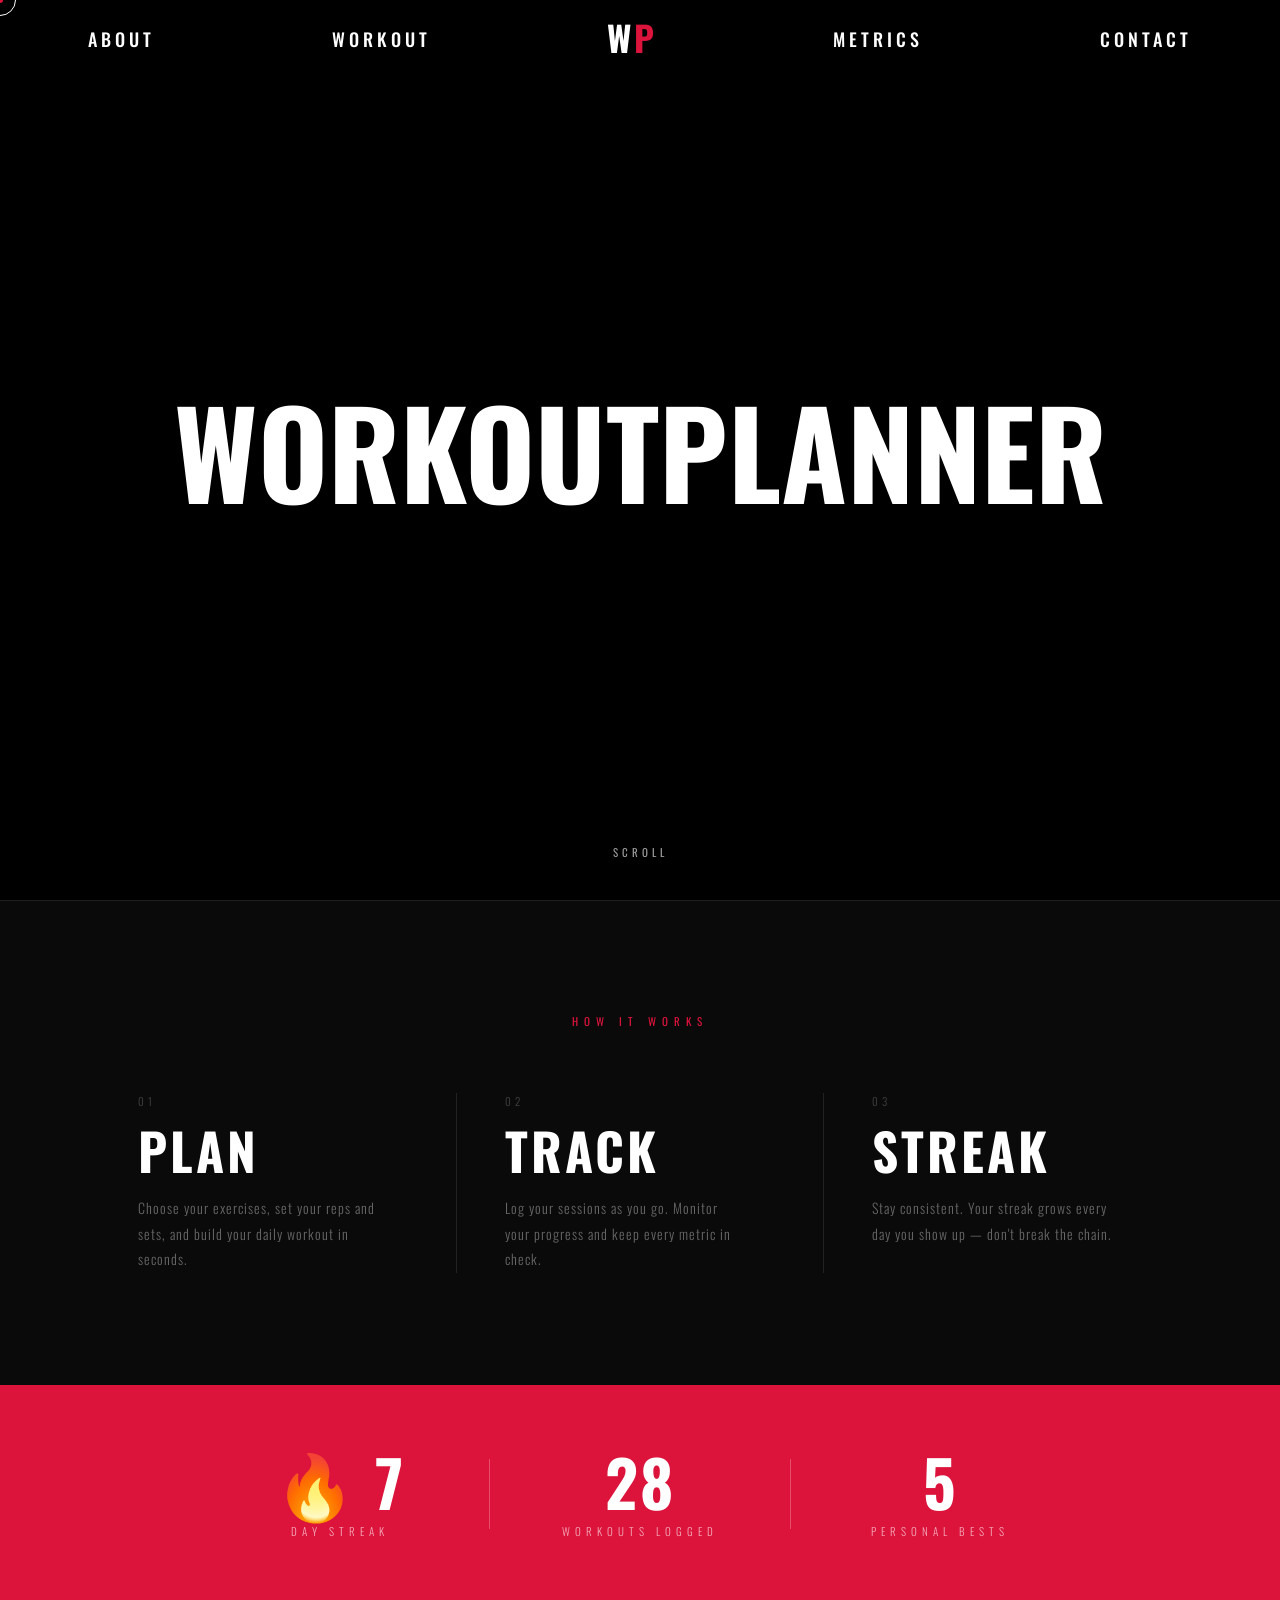
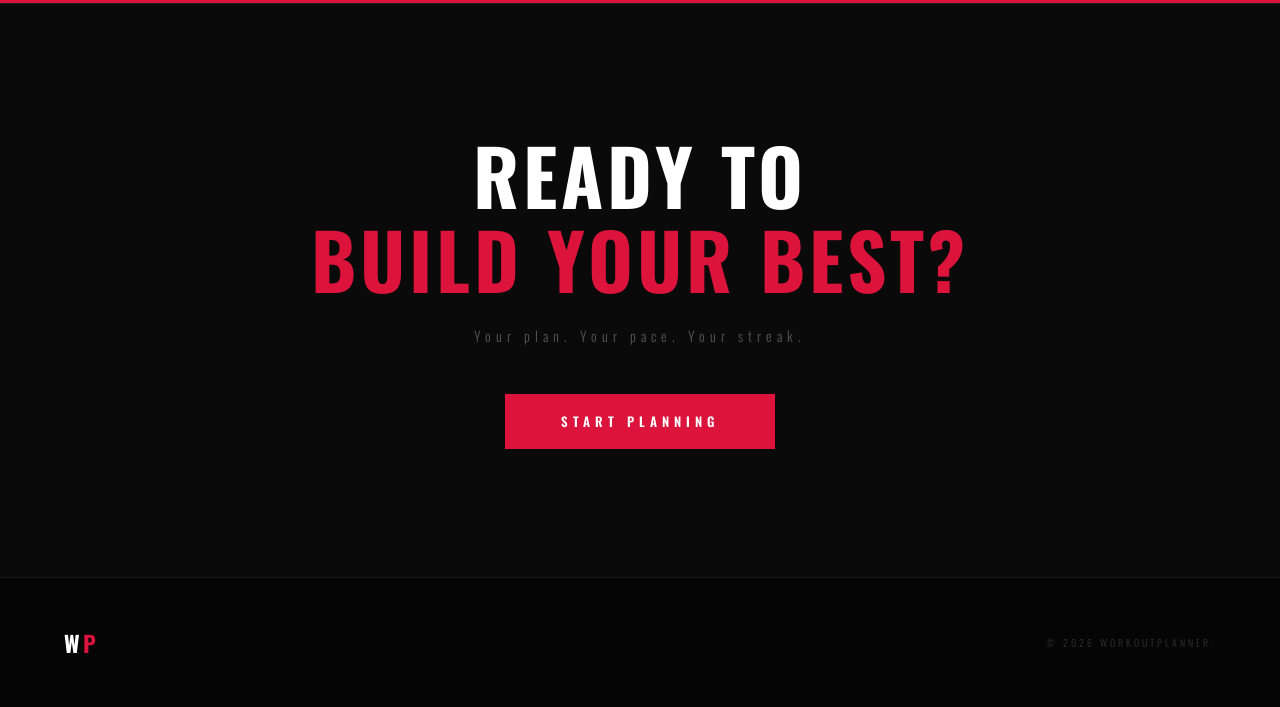
==== commit cac4321d: "Changes" ====
--- a/index.html
+++ b/index.html
@@ -2,11 +2,11 @@
 <html>
 <head>
     <title>WORKOUTPLANNER</title>
+    <meta name="viewport" content="width=device-width, initial-scale=1.0">
     <link href="styling/index.css" rel="stylesheet">
     <link href="styling/universal.css" rel="stylesheet">
     <link href="styling/cursor.css" rel="stylesheet">
     <link href="https://fonts.googleapis.com/css2?family=Oswald:wght@200..700&display=swap" rel="stylesheet">
-    <script src="js/cursor.js" defer></script>
 </head>
 <body>
     <div class="cursor-dot" id="cursor-dot"></div>
@@ -21,7 +21,6 @@
         <a href="webpages/contact.html">CONTACT</a>    
     </section>
 
-    <!-- HERO -->
     <div id="home-content" class="split-container">
         <video autoplay muted loop class="bg-video">
             <source src="videos/bg-video.mp4" type="video/mp4">
@@ -35,23 +34,22 @@
         </div>
     </div>
 
-    <!-- HOW IT WORKS -->
     <section id="how-it-works">
         <p class="section-label">HOW IT WORKS</p>
         <div class="steps-grid">
-            <div class="step" data-num="01">
+            <div class="step">
                 <div class="step-number">01</div>
                 <h2 class="step-title">PLAN</h2>
                 <p class="step-desc">Choose your exercises, set your reps and sets, and build your daily workout in seconds.</p>
             </div>
             <div class="step-divider"></div>
-            <div class="step" data-num="02">
+            <div class="step">
                 <div class="step-number">02</div>
                 <h2 class="step-title">TRACK</h2>
                 <p class="step-desc">Log your sessions as you go. Monitor your progress and keep every metric in check.</p>
             </div>
             <div class="step-divider"></div>
-            <div class="step" data-num="03">
+            <div class="step">
                 <div class="step-number">03</div>
                 <h2 class="step-title">STREAK</h2>
                 <p class="step-desc">Stay consistent. Your streak grows every day you show up — don't break the chain.</p>
@@ -59,7 +57,6 @@
         </div>
     </section>
 
-    <!-- STREAK BANNER -->
     <section id="streak-banner">
         <div class="banner-inner">
             <div class="banner-stat">
@@ -79,7 +76,6 @@
         </div>
     </section>
 
-    <!-- CTA -->
     <section id="cta-section">
         <div class="cta-inner">
             <h2 class="cta-heading">READY TO<br><span>BUILD YOUR BEST?</span></h2>
@@ -88,47 +84,13 @@
         </div>
     </section>
 
-    <!-- FOOTER -->
     <footer id="site-footer">
         <div class="footer-logo">W<span>P</span></div>
-        <p class="footer-copy">© 2026 WORKOUTPLANNER. ALL RIGHTS RESERVED.</p>
+        <p class="footer-copy">© 2026 WORKOUTPLANNER.</p>
     </footer>
-
-    <script>
-        // Animate stats on scroll into view
-        function animateCount(el, target, duration) {
-            let start = 0;
-            const step = Math.ceil(target / (duration / 16));
-            const timer = setInterval(() => {
-                start += step;
-                if (start >= target) { el.textContent = target; clearInterval(timer); }
-                else el.textContent = start;
-            }, 16);
-        }
-
-        const banner = document.getElementById('streak-banner');
-        let animated = false;
-        const observer = new IntersectionObserver(entries => {
-            if (entries[0].isIntersecting && !animated) {
-                animated = true;
-                animateCount(document.getElementById('streak-count'), 7, 800);
-                animateCount(document.getElementById('workout-count'), 42, 1000);
-                animateCount(document.getElementById('personal-bests'), 5, 700);
-            }
-        }, { threshold: 0.4 });
-        observer.observe(banner);
-
-        // Scroll-reveal for steps
-        const steps = document.querySelectorAll('.step');
-        const revealObserver = new IntersectionObserver(entries => {
-            entries.forEach(e => {
-                if (e.isIntersecting) e.target.classList.add('visible');
-            });
-        }, { threshold: 0.2 });
-        steps.forEach(s => revealObserver.observe(s));
-    </script>
-    </div> <!-- /.page-wrapper -->
-    
-    <script src="../js/universal.js"></script>
+    <script src="js/cursor.js"></script>
+    <script src="js/universal.js"></script>
+    <script src="js/index.js"></script>
+    </div> 
 </body>
 </html>
